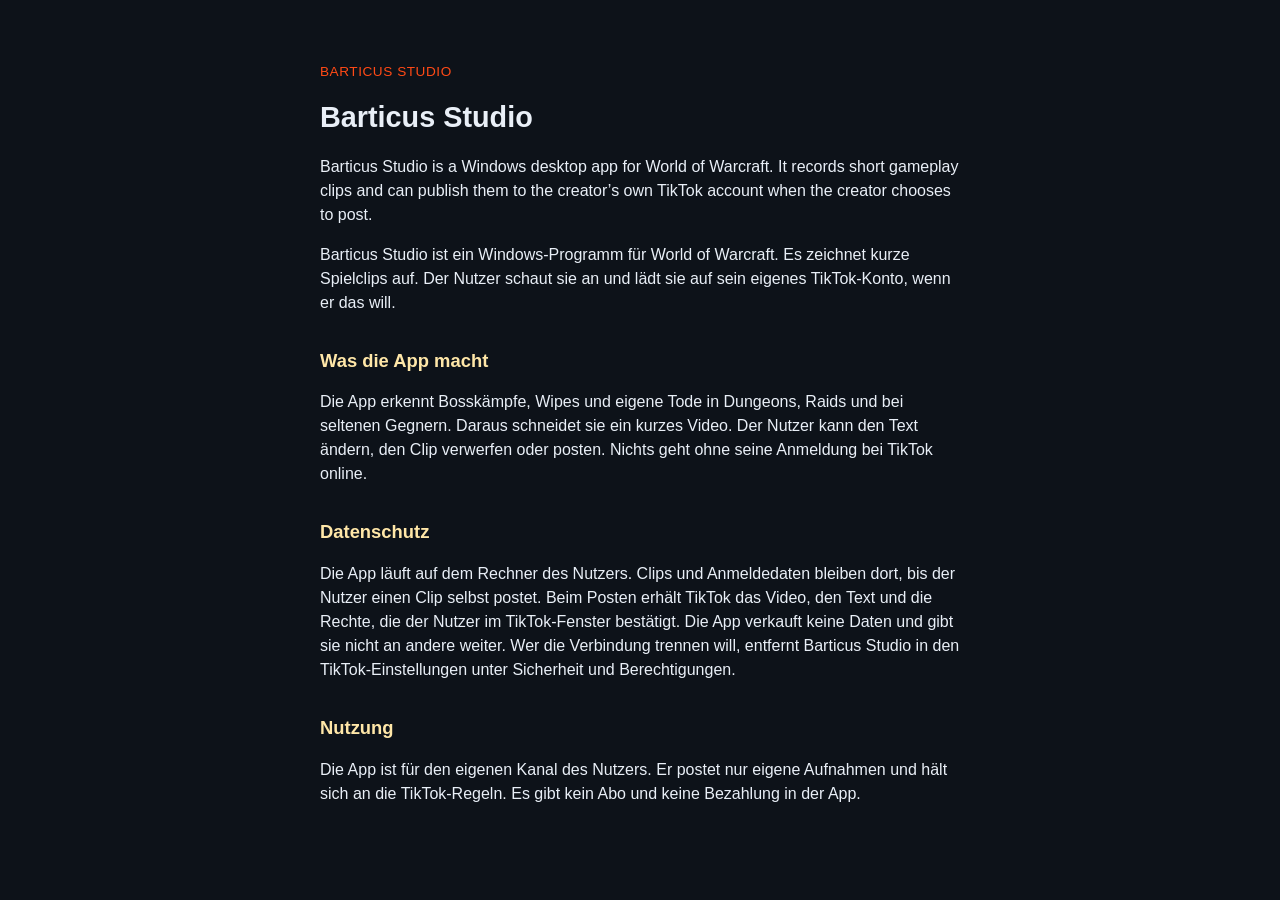
==== index.html @ 4afdeb3f "Add initial HTML structure for Barticus Studio" ====
<!DOCTYPE html>
<html lang="de">
<head>
  <meta charset="utf-8">
  <meta name="viewport" content="width=device-width, initial-scale=1">
  <title>Barticus Studio</title>
  <style>
    body { margin: 0; background: #0d1219; color: #e9eff7; font: 16px/1.5 "Segoe UI", sans-serif; }
    main { max-width: 40rem; margin: 0 auto; padding: 3rem 1.25rem 4rem; }
    h1 { font-size: 1.8rem; margin: 0 0 0.25rem; }
    h2 { font-size: 1.15rem; margin: 2rem 0 0.5rem; color: #ffe7a8; }
    a { color: #ff4a16; }
    .mark { color: #ff4a16; letter-spacing: 0.04em; font-size: 0.85rem; }
  </style>
</head>
<body>
  <main>
    <p class="mark">BARTICUS STUDIO</p>
    <h1>Barticus Studio</h1>
    <p>Barticus Studio is a Windows desktop app for World of Warcraft. It records short gameplay clips and can publish them to the creator’s own TikTok account when the creator chooses to post.</p>
    <p>Barticus Studio ist ein Windows-Programm für World of Warcraft. Es zeichnet kurze Spielclips auf. Der Nutzer schaut sie an und lädt sie auf sein eigenes TikTok-Konto, wenn er das will.</p>

    <h2>Was die App macht</h2>
    <p>Die App erkennt Bosskämpfe, Wipes und eigene Tode in Dungeons, Raids und bei seltenen Gegnern. Daraus schneidet sie ein kurzes Video. Der Nutzer kann den Text ändern, den Clip verwerfen oder posten. Nichts geht ohne seine Anmeldung bei TikTok online.</p>

    <h2 id="privacy">Datenschutz</h2>
    <p>Die App läuft auf dem Rechner des Nutzers. Clips und Anmeldedaten bleiben dort, bis der Nutzer einen Clip selbst postet. Beim Posten erhält TikTok das Video, den Text und die Rechte, die der Nutzer im TikTok-Fenster bestätigt. Die App verkauft keine Daten und gibt sie nicht an andere weiter. Wer die Verbindung trennen will, entfernt Barticus Studio in den TikTok-Einstellungen unter Sicherheit und Berechtigungen.</p>

    <h2 id="terms">Nutzung</h2>
    <p>Die App ist für den eigenen Kanal des Nutzers. Er postet nur eigene Aufnahmen und hält sich an die TikTok-Regeln. Es gibt kein Abo und keine Bezahlung in der App.</p>
  </main>
</body>
</html>
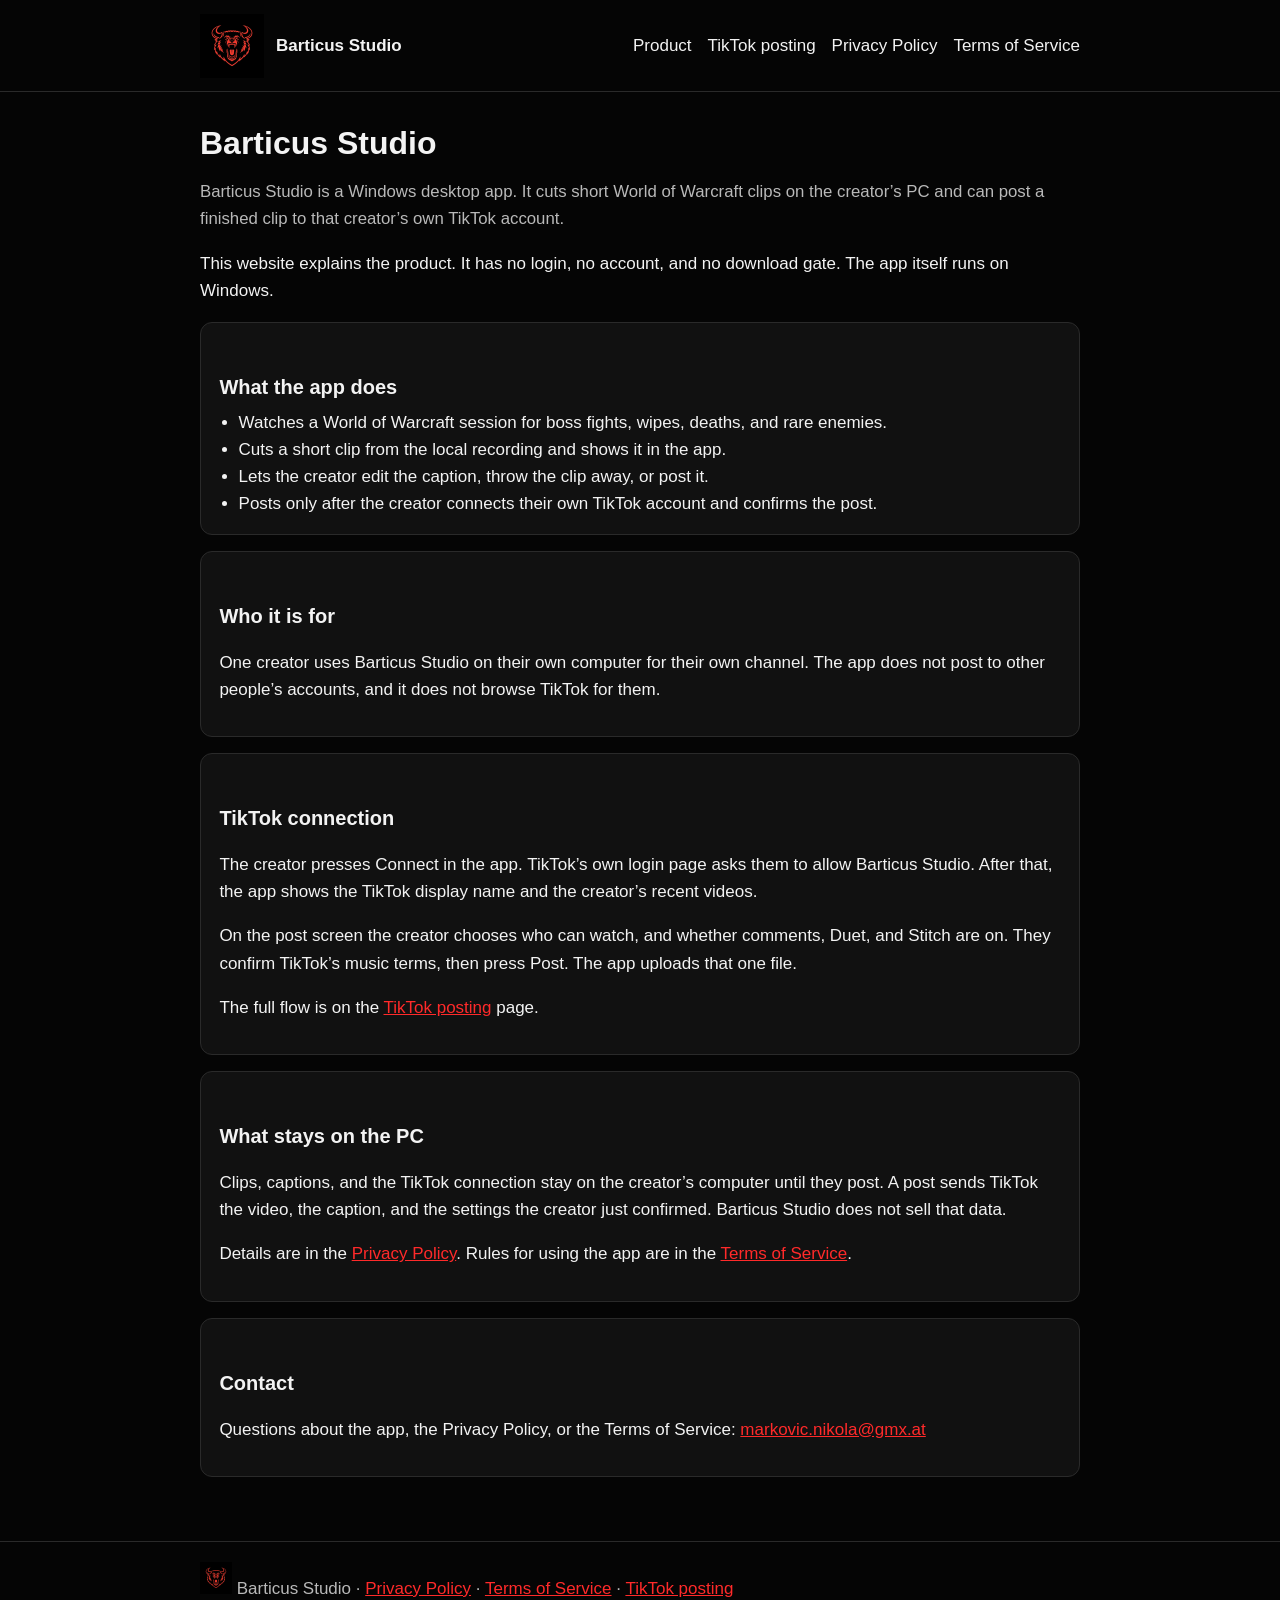
==== commit 7b5f5c57: "Show the app icon on the site and replace the one-page blurb with product, posting, privacy, and ter" ====
--- a/index.html
+++ b/index.html
@@ -1,33 +1,72 @@
 <!DOCTYPE html>
-<html lang="de">
+<html lang="en">
 <head>
   <meta charset="utf-8">
   <meta name="viewport" content="width=device-width, initial-scale=1">
   <title>Barticus Studio</title>
-  <style>
-    body { margin: 0; background: #0d1219; color: #e9eff7; font: 16px/1.5 "Segoe UI", sans-serif; }
-    main { max-width: 40rem; margin: 0 auto; padding: 3rem 1.25rem 4rem; }
-    h1 { font-size: 1.8rem; margin: 0 0 0.25rem; }
-    h2 { font-size: 1.15rem; margin: 2rem 0 0.5rem; color: #ffe7a8; }
-    a { color: #ff4a16; }
-    .mark { color: #ff4a16; letter-spacing: 0.04em; font-size: 0.85rem; }
-  </style>
+  <link rel="icon" href="favicon.ico" sizes="any">
+  <link rel="icon" type="image/png" href="icon.png">
+  <link rel="apple-touch-icon" href="icon.png">
+  <link rel="stylesheet" href="site.css">
 </head>
 <body>
+  <header>
+    <div class="bar">
+      <a class="brand" href="index.html">
+        <img src="icon.png" width="64" height="64" alt="Barticus Studio app icon">
+        Barticus Studio
+      </a>
+      <nav>
+        <a href="index.html">Product</a>
+        <a href="posting.html">TikTok posting</a>
+        <a href="privacy.html">Privacy Policy</a>
+        <a href="terms.html">Terms of Service</a>
+      </nav>
+    </div>
+  </header>
   <main>
-    <p class="mark">BARTICUS STUDIO</p>
     <h1>Barticus Studio</h1>
-    <p>Barticus Studio is a Windows desktop app for World of Warcraft. It records short gameplay clips and can publish them to the creator’s own TikTok account when the creator chooses to post.</p>
-    <p>Barticus Studio ist ein Windows-Programm für World of Warcraft. Es zeichnet kurze Spielclips auf. Der Nutzer schaut sie an und lädt sie auf sein eigenes TikTok-Konto, wenn er das will.</p>
+    <p class="lead">Barticus Studio is a Windows desktop app. It cuts short World of Warcraft clips on the creator’s PC and can post a finished clip to that creator’s own TikTok account.</p>
+    <p>This website explains the product. It has no login, no account, and no download gate. The app itself runs on Windows.</p>
 
-    <h2>Was die App macht</h2>
-    <p>Die App erkennt Bosskämpfe, Wipes und eigene Tode in Dungeons, Raids und bei seltenen Gegnern. Daraus schneidet sie ein kurzes Video. Der Nutzer kann den Text ändern, den Clip verwerfen oder posten. Nichts geht ohne seine Anmeldung bei TikTok online.</p>
+    <section>
+      <h2>What the app does</h2>
+      <ul>
+        <li>Watches a World of Warcraft session for boss fights, wipes, deaths, and rare enemies.</li>
+        <li>Cuts a short clip from the local recording and shows it in the app.</li>
+        <li>Lets the creator edit the caption, throw the clip away, or post it.</li>
+        <li>Posts only after the creator connects their own TikTok account and confirms the post.</li>
+      </ul>
+    </section>
 
-    <h2 id="privacy">Datenschutz</h2>
-    <p>Die App läuft auf dem Rechner des Nutzers. Clips und Anmeldedaten bleiben dort, bis der Nutzer einen Clip selbst postet. Beim Posten erhält TikTok das Video, den Text und die Rechte, die der Nutzer im TikTok-Fenster bestätigt. Die App verkauft keine Daten und gibt sie nicht an andere weiter. Wer die Verbindung trennen will, entfernt Barticus Studio in den TikTok-Einstellungen unter Sicherheit und Berechtigungen.</p>
+    <section>
+      <h2>Who it is for</h2>
+      <p>One creator uses Barticus Studio on their own computer for their own channel. The app does not post to other people’s accounts, and it does not browse TikTok for them.</p>
+    </section>
 
-    <h2 id="terms">Nutzung</h2>
-    <p>Die App ist für den eigenen Kanal des Nutzers. Er postet nur eigene Aufnahmen und hält sich an die TikTok-Regeln. Es gibt kein Abo und keine Bezahlung in der App.</p>
+    <section>
+      <h2>TikTok connection</h2>
+      <p>The creator presses Connect in the app. TikTok’s own login page asks them to allow Barticus Studio. After that, the app shows the TikTok display name and the creator’s recent videos.</p>
+      <p>On the post screen the creator chooses who can watch, and whether comments, Duet, and Stitch are on. They confirm TikTok’s music terms, then press Post. The app uploads that one file.</p>
+      <p>The full flow is on the <a href="posting.html">TikTok posting</a> page.</p>
+    </section>
+
+    <section>
+      <h2>What stays on the PC</h2>
+      <p>Clips, captions, and the TikTok connection stay on the creator’s computer until they post. A post sends TikTok the video, the caption, and the settings the creator just confirmed. Barticus Studio does not sell that data.</p>
+      <p>Details are in the <a href="privacy.html">Privacy Policy</a>. Rules for using the app are in the <a href="terms.html">Terms of Service</a>.</p>
+    </section>
+
+    <section>
+      <h2>Contact</h2>
+      <p>Questions about the app, the Privacy Policy, or the Terms of Service: <a href="mailto:markovic.nikola@gmx.at">markovic.nikola@gmx.at</a></p>
+    </section>
   </main>
+  <footer>
+    <div class="wrap">
+      <img src="icon.png" width="32" height="32" alt="">
+      Barticus Studio · <a href="privacy.html">Privacy Policy</a> · <a href="terms.html">Terms of Service</a> · <a href="posting.html">TikTok posting</a>
+    </div>
+  </footer>
 </body>
 </html>
--- a/site.css
+++ b/site.css
@@ -0,0 +1,68 @@
+:root {
+  color-scheme: dark;
+  --bg: #050505;
+  --panel: #111111;
+  --line: #2a2a2a;
+  --text: #f3f3f3;
+  --muted: #b9b9b9;
+  --red: #ff2a2a;
+}
+* { box-sizing: border-box; }
+body {
+  margin: 0;
+  background: var(--bg);
+  color: var(--text);
+  font: 17px/1.6 "Segoe UI", sans-serif;
+}
+a { color: var(--red); }
+header, footer {
+  border-color: var(--line);
+  border-style: solid;
+}
+header { border-width: 0 0 1px; }
+footer { border-width: 1px 0 0; }
+.bar, main, footer .wrap {
+  width: min(880px, calc(100% - 2rem));
+  margin: 0 auto;
+}
+.bar {
+  display: flex;
+  align-items: center;
+  gap: 1rem;
+  padding: 0.85rem 0;
+}
+.brand {
+  display: flex;
+  align-items: center;
+  gap: 0.75rem;
+  color: inherit;
+  text-decoration: none;
+  font-weight: 700;
+}
+.brand img {
+  width: 64px;
+  height: 64px;
+  display: block;
+  background: #000;
+}
+nav { margin-left: auto; display: flex; gap: 1rem; flex-wrap: wrap; }
+nav a { color: var(--text); text-decoration: none; }
+nav a:hover { color: var(--red); }
+main { padding: 2rem 0 3rem; }
+h1 { font-size: 2rem; line-height: 1.2; margin: 0 0 0.75rem; }
+h2 { font-size: 1.25rem; margin: 2rem 0 0.4rem; }
+section {
+  background: var(--panel);
+  border: 1px solid var(--line);
+  border-radius: 12px;
+  padding: 1rem 1.15rem;
+  margin: 1rem 0;
+}
+ul { margin: 0.4rem 0 0; padding-left: 1.2rem; }
+.lead { color: var(--muted); font-size: 1.05rem; }
+footer { color: var(--muted); }
+footer .wrap { padding: 1.25rem 0 2rem; }
+@media (max-width: 720px) {
+  .bar { align-items: flex-start; flex-direction: column; }
+  nav { margin-left: 0; }
+}
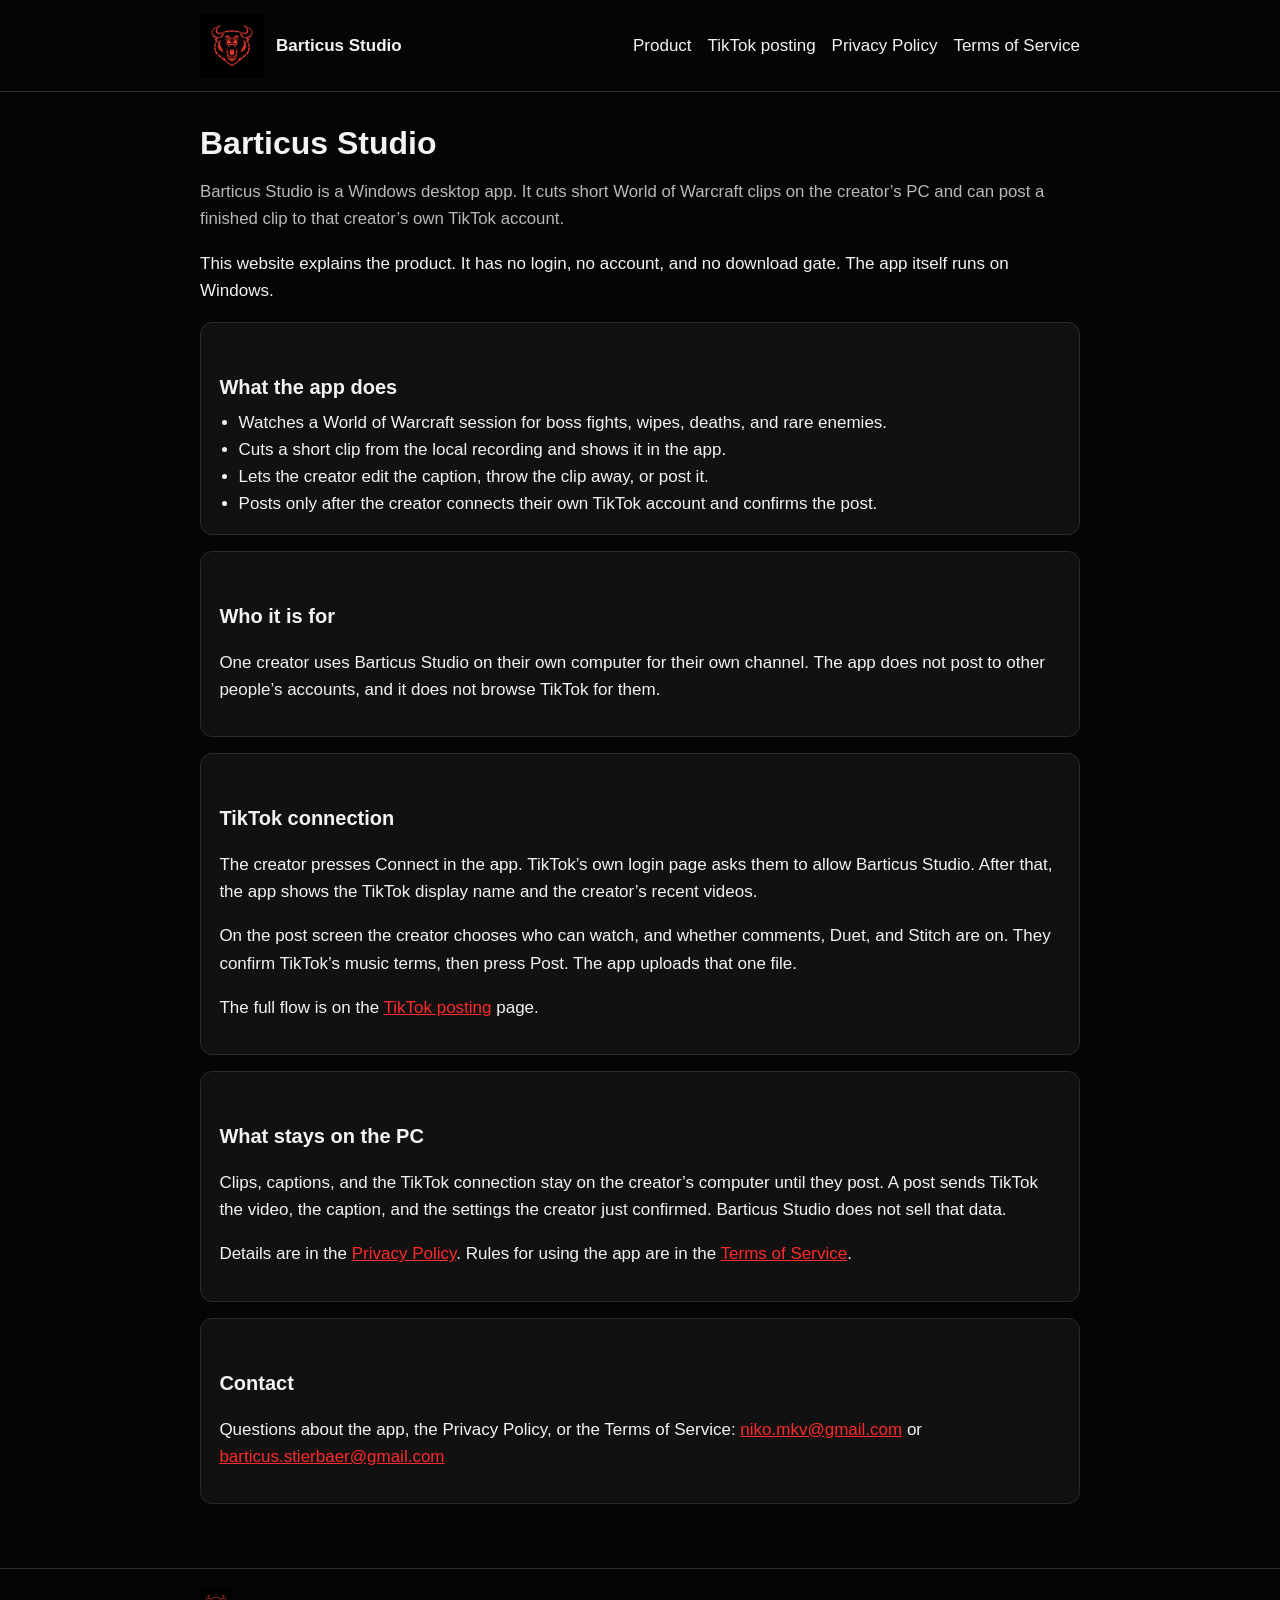
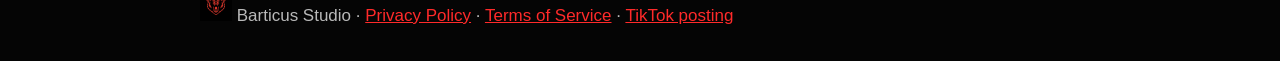
==== commit 2084f991: "List both Gmail addresses as the public contact. The old GMX address was not the contact the creator" ====
--- a/index.html
+++ b/index.html
@@ -59,7 +59,7 @@
 
     <section>
       <h2>Contact</h2>
-      <p>Questions about the app, the Privacy Policy, or the Terms of Service: <a href="mailto:markovic.nikola@gmx.at">markovic.nikola@gmx.at</a></p>
+      <p>Questions about the app, the Privacy Policy, or the Terms of Service: <a href="mailto:niko.mkv@gmail.com">niko.mkv@gmail.com</a> or <a href="mailto:barticus.stierbaer@gmail.com">barticus.stierbaer@gmail.com</a></p>
     </section>
   </main>
   <footer>
